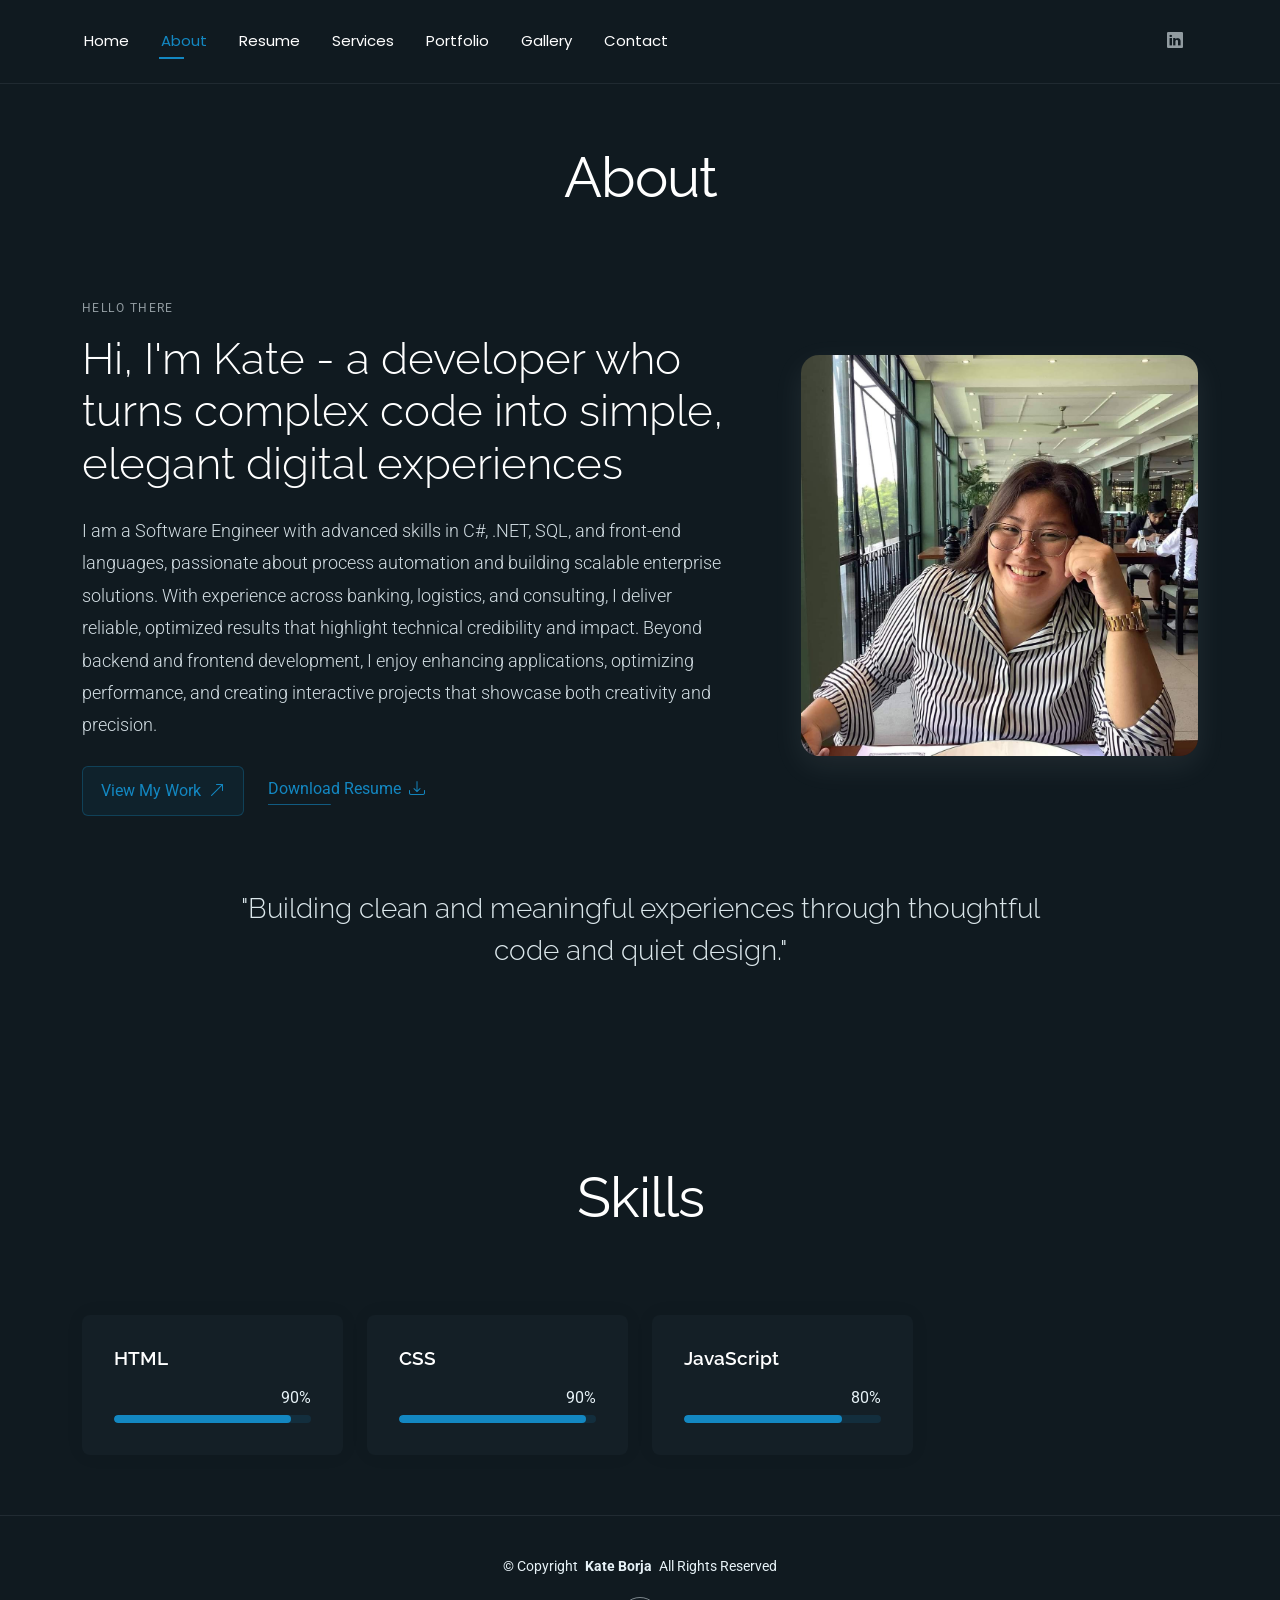
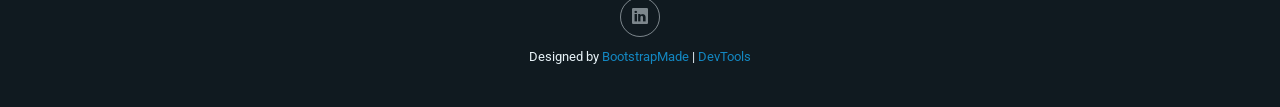
==== about.html @ 0fdce248 "first commit" ====
<!DOCTYPE html>
<html lang="en">

<head>
  <meta charset="utf-8">
  <meta content="width=device-width, initial-scale=1.0" name="viewport">
  <title>About - kd's</title>
  <meta name="description" content="">
  <meta name="keywords" content="">

  <!-- Favicons -->
  <link href="assets/img/favicon.png" rel="icon">
  <link href="assets/img/apple-touch-icon.png" rel="apple-touch-icon">

  <!-- Fonts -->
  <link href="https://fonts.googleapis.com" rel="preconnect">
  <link href="https://fonts.gstatic.com" rel="preconnect" crossorigin>
  <link href="https://fonts.googleapis.com/css2?family=Roboto:ital,wght@0,100;0,300;0,400;0,500;0,700;0,900;1,100;1,300;1,400;1,500;1,700;1,900&family=Poppins:ital,wght@0,100;0,200;0,300;0,400;0,500;0,600;0,700;0,800;0,900;1,100;1,200;1,300;1,400;1,500;1,600;1,700;1,800;1,900&family=Raleway:ital,wght@0,100;0,200;0,300;0,400;0,500;0,600;0,700;0,800;0,900;1,100;1,200;1,300;1,400;1,500;1,600;1,700;1,800;1,900&display=swap" rel="stylesheet">

  <!-- Vendor CSS Files -->
  <link href="assets/vendor/bootstrap/css/bootstrap.min.css" rel="stylesheet">
  <link href="assets/vendor/bootstrap-icons/bootstrap-icons.css" rel="stylesheet">
  <link href="assets/vendor/aos/aos.css" rel="stylesheet">
  <link href="assets/vendor/swiper/swiper-bundle.min.css" rel="stylesheet">
  <link href="assets/vendor/glightbox/css/glightbox.min.css" rel="stylesheet">

  <!-- Main CSS File -->
  <link href="assets/css/main.css" rel="stylesheet">

  <!-- =======================================================
  * Template Name: FolioOne
  * Template URL: https://bootstrapmade.com/folioone-bootstrap-portfolio-website-template/
  * Updated: Aug 23 2025 with Bootstrap v5.3.7
  * Author: BootstrapMade.com
  * License: https://bootstrapmade.com/license/
  ======================================================== -->
</head>

<body class="about-page">

  <header id="header" class="header d-flex align-items-center light-background sticky-top">
    <div class="container position-relative d-flex align-items-center justify-content-between">



      <nav id="navmenu" class="navmenu">
        <ul>
          <li><a href="index.html">Home</a></li>
          <li><a href="about.html" class="active">About</a></li>
          <li><a href="resume.html">Resume</a></li>
          <li><a href="services.html">Services</a></li>
          <li><a href="portfolio.html">Portfolio</a></li>
          <li><a href="gallery.html">Gallery</a></li>
          <li><a href="contact.html">Contact</a></li>
        </ul>
        <i class="mobile-nav-toggle d-xl-none bi bi-list"></i>
      </nav>

      <div class="header-social-links">
        <a href="https://www.linkedin.com/in/kate-danielle-borja-12501a1b2" class="linkedin"><i class="bi bi-linkedin"></i></a>
      </div>

    </div>
  </header>

  <main class="main">

    <!-- About Section -->
    <section id="about" class="about section">

      <!-- Section Title -->
      <div class="container section-title" data-aos="fade-up">
        <h2>About</h2>
       </div><!-- End Section Title -->

      <div class="container" data-aos="fade-up" data-aos-delay="100">

        <!-- Intro + Photo -->
        <div class="row align-items-center justify-content-between gy-5 mb-5">
          <div class="col-lg-7" data-aos="fade-right" data-aos-delay="150">
            <div class="intro-content">
              <span class="eyebrow">Hello there</span>
              <h2 class="headline">Hi, I'm Kate - a developer who turns complex code into simple, elegant digital experiences</h2>
              <p class="lead">
                I am a Software Engineer with advanced skills in C#, .NET, SQL, and front-end languages, passionate about process automation and building scalable enterprise solutions. With experience across banking, logistics, and consulting, I deliver reliable, optimized results that highlight technical credibility and impact. Beyond backend and frontend development, I enjoy enhancing applications, optimizing performance, and creating interactive projects that showcase both creativity and precision.
              </p>
              <!-- <p>
                Integer posuere lacus in mi fringilla, eget luctus risus pulvinar. Curabitur a arcu a nisl tempus sagittis. Aenean varius, tortor sed porttitor dictum, augue eros viverra lectus, at efficitur magna lacus in risus.
              </p> -->

              <div class="cta-group">
                <a href="#portfolio" class="btn-ghost">
                  View My Work <i class="bi bi-arrow-up-right"></i>
                </a>
                <a href="assets/docs/resume.pdf" class="link-underline">
                  Download Resume <i class="bi bi-download"></i>
                </a>
              </div>
            </div>
          </div>

          <div class="col-lg-5" data-aos="zoom-in" data-aos-delay="250">
            <figure class="profile-figure text-center text-lg-end">
              <img src="assets/img/profile/me.jpg" alt="Portrait of Alex" class="img-fluid profile-photo">
            </figure>
          </div>
        </div>
        <!-- End Intro + Photo -->

        <!-- Skills Grid -->
        <!-- <div class="mb-5">
          <div class="row g-4">
            <div class="col-6 col-md-4 col-lg-3" data-aos="fade-up" data-aos-delay="120">
              <div class="skill-item">
                <i class="bi bi-layout-text-window"></i>
                <h3>UI/UX</h3>
                <p>Vivamus sagittis lacus molestie placerat.</p>
              </div>
            </div>
            <div class="col-6 col-md-4 col-lg-3" data-aos="fade-up" data-aos-delay="180">
              <div class="skill-item">
                <i class="bi bi-code-slash"></i>
                <h3>React.js</h3>
                <p>Maecenas pharetra magna sit amet risus.</p>
              </div>
            </div>
            <div class="col-6 col-md-4 col-lg-3" data-aos="fade-up" data-aos-delay="240">
              <div class="skill-item">
                <i class="bi bi-phone"></i>
                <h3>Mobile-first</h3>
                <p>Donec id elit non mi porta gravida.</p>
              </div>
            </div>
            <div class="col-6 col-md-4 col-lg-3" data-aos="fade-up" data-aos-delay="300">
              <div class="skill-item">
                <i class="bi bi-camera"></i>
                <h3>Photography</h3>
                <p>Aliquam euismod nunc at augue cursus.</p>
              </div>
            </div>
          </div>
        </div> -->
        <!-- End Skills Grid -->

        <!-- Journey Timeline -->
        <!-- <div class="mb-5">
          <div class="row g-4">
            <div class="col-md-6 col-lg-3" data-aos="fade-up" data-aos-delay="120">
              <article class="timeline-item">
                <span class="dot"></span>
                <time>2018</time>
                <h4>B.A. in Design</h4>
                <p>Quisque euismod turpis ut sapien luctus bibendum.</p>
              </article>
            </div>
            <div class="col-md-6 col-lg-3" data-aos="fade-up" data-aos-delay="180">
              <article class="timeline-item">
                <span class="dot"></span>
                <time>2020</time>
                <h4>Freelance Start</h4>
                <p>Mauris non arcu non urna convallis vulputate.</p>
              </article>
            </div>
            <div class="col-md-6 col-lg-3" data-aos="fade-up" data-aos-delay="240">
              <article class="timeline-item">
                <span class="dot"></span>
                <time>2022</time>
                <h4>Joined Creative Studio</h4>
                <p>Nunc sed nibh et libero fermentum posuere.</p>
              </article>
            </div>
            <div class="col-md-6 col-lg-3" data-aos="fade-up" data-aos-delay="300">
              <article class="timeline-item">
                <span class="dot"></span>
                <time>2024</time>
                <h4>Lead Frontend</h4>
                <p>Proin commodo massa sit amet urna pretium.</p>
              </article>
            </div>
          </div>
        </div> -->
        <!-- End Journey Timeline -->

        <!-- Quote -->
        <blockquote class="personal-quote text-center mb-5" data-aos="fade-down" data-aos-delay="200">
          <p>"Building clean and meaningful experiences through thoughtful code and quiet design."</p>
        </blockquote>
        <!-- End Quote -->

        <!-- Fun Facts -->
        <!-- <div class="row g-3 justify-content-center">
          <div class="col-6 col-md-3 col-lg-2" data-aos="zoom-in" data-aos-delay="120">
            <div class="fact-pill">
              <i class="bi bi-magic"></i>
              <span>Minimalism</span>
            </div>
          </div>
          <div class="col-6 col-md-3 col-lg-2" data-aos="zoom-in" data-aos-delay="160">
            <div class="fact-pill">
              <i class="bi bi-headphones"></i>
              <span>Lo-fi Beats</span>
            </div>
          </div>
          <div class="col-6 col-md-3 col-lg-2" data-aos="zoom-in" data-aos-delay="200">
            <div class="fact-pill">
              <i class="bi bi-geo-alt"></i>
              <span>City Walks</span>
            </div>
          </div>
          <div class="col-6 col-md-3 col-lg-2" data-aos="zoom-in" data-aos-delay="240">
            <div class="fact-pill">
              <i class="bi bi-brush"></i>
              <span>Sketching</span>
            </div>
          </div>
        </div> -->
        <!-- End Fun Facts -->

      </div>

    </section><!-- /About Section -->

    <!-- Skills Section -->
    <section id="skills" class="skills section">

      <!-- Section Title -->
      <div class="container section-title" data-aos="fade-up">
        <h2>Skills</h2>
        <p></p>
      </div><!-- End Section Title -->

      <div class="container" data-aos="fade-up" data-aos-delay="100">

        <div class="row g-4 skills-animation">

          <div class="col-md-6 col-lg-3" data-aos="fade-up" data-aos-delay="100">
            <div class="skill-box">
              <h3>HTML</h3>
              <p></p>
              <span class="text-end d-block">90%</span>
              <div class="progress">
                <div class="progress-bar" role="progressbar" aria-valuenow="90" aria-valuemin="0" aria-valuemax="100"></div>
              </div>
            </div>
          </div>

          <div class="col-md-6 col-lg-3" data-aos="fade-up" data-aos-delay="200">
            <div class="skill-box">
              <h3>CSS</h3>
              <p></p>
              <span class="text-end d-block">90%</span>
              <div class="progress">
                <div class="progress-bar" role="progressbar" aria-valuenow="95" aria-valuemin="0" aria-valuemax="100"></div>
              </div>
            </div>
          </div>

          <div class="col-md-6 col-lg-3" data-aos="fade-up" data-aos-delay="300">
            <div class="skill-box">
              <h3>JavaScript</h3>
              <p></p>
              <span class="text-end d-block">80%</span>
              <div class="progress">
                <div class="progress-bar" role="progressbar" aria-valuenow="80" aria-valuemin="0" aria-valuemax="100"></div>
              </div>
            </div>
          </div>


        </div>

      </div>

    </section><!-- /Skills Section -->


  </main>

  <footer id="footer" class="footer">

    <div class="container">
      <div class="copyright text-center ">
        <p>© <span>Copyright</span> <strong class="px-1 sitename">Kate Borja</strong> <span>All Rights Reserved<br></span></p>
      </div>
      <div class="social-links d-flex justify-content-center">
        <a href="https://www.linkedin.com/in/kate-danielle-borja-12501a1b2"><i class="bi bi-linkedin"></i></a>
      </div>
      <div class="credits">
        <!-- All the links in the footer should remain intact. -->
        <!-- You can delete the links only if you've purchased the pro version. -->
        <!-- Licensing information: https://bootstrapmade.com/license/ -->
        <!-- Purchase the pro version with working PHP/AJAX contact form: [buy-url] -->
        Designed by <a href="https://bootstrapmade.com/">BootstrapMade</a> | <a href="https://bootstrapmade.com/tools/">DevTools</a>
      </div>
    </div>

  </footer>

  <!-- Scroll Top -->
  <a href="#" id="scroll-top" class="scroll-top d-flex align-items-center justify-content-center"><i class="bi bi-arrow-up-short"></i></a>

  <!-- Preloader -->
  <div id="preloader"></div>

  <!-- Vendor JS Files -->
  <script src="assets/vendor/bootstrap/js/bootstrap.bundle.min.js"></script>
  <script src="assets/vendor/php-email-form/validate.js"></script>
  <script src="assets/vendor/aos/aos.js"></script>
  <script src="assets/vendor/typed.js/typed.umd.js"></script>
  <script src="assets/vendor/waypoints/noframework.waypoints.js"></script>
  <script src="assets/vendor/purecounter/purecounter_vanilla.js"></script>
  <script src="assets/vendor/swiper/swiper-bundle.min.js"></script>
  <script src="assets/vendor/imagesloaded/imagesloaded.pkgd.min.js"></script>
  <script src="assets/vendor/isotope-layout/isotope.pkgd.min.js"></script>
  <script src="assets/vendor/glightbox/js/glightbox.min.js"></script>

  <!-- Main JS File -->
  <script src="assets/js/main.js"></script>

</body>

</html>
---- assets/css/main.css ----
/**
* Template Name: FolioOne
* Template URL: https://bootstrapmade.com/folioone-bootstrap-portfolio-website-template/
* Updated: Aug 23 2025 with Bootstrap v5.3.7
* Author: BootstrapMade.com
* License: https://bootstrapmade.com/license/
*/

/*--------------------------------------------------------------
# Font & Color Variables
# Help: https://bootstrapmade.com/color-system/
--------------------------------------------------------------*/
/* Fonts */
:root {
  --default-font: "Roboto",  system-ui, -apple-system, "Segoe UI", Roboto, "Helvetica Neue", Arial, "Noto Sans", "Liberation Sans", sans-serif, "Apple Color Emoji", "Segoe UI Emoji", "Segoe UI Symbol", "Noto Color Emoji";
  --heading-font: "Raleway",  sans-serif;
  --nav-font: "Poppins",  sans-serif;
}

/* Global Colors - The following color variables are used throughout the website. Updating them here will change the color scheme of the entire website */
:root { 
  --background-color: #101a20; /* Background color for the entire website, including individual sections */
  --default-color: #e7f2f7; /* Default color used for the majority of the text content across the entire website */
  --heading-color: #ffffff; /* Color for headings, subheadings and title throughout the website */
  --accent-color: #1387c1; /* Accent color that represents your brand on the website. It's used for buttons, links, and other elements that need to stand out */
  --surface-color: #141f26; /* The surface color is used as a background of boxed elements within sections, such as cards, icon boxes, or other elements that require a visual separation from the global background. */
  --contrast-color: #ffffff; /* Contrast color for text, ensuring readability against backgrounds of accent, heading, or default colors. */
}

/* Nav Menu Colors - The following color variables are used specifically for the navigation menu. They are separate from the global colors to allow for more customization options */
:root {
  --nav-color: #ffffff;  /* The default color of the main navmenu links */
  --nav-hover-color: #1387c1; /* Applied to main navmenu links when they are hovered over or active */
  --nav-mobile-background-color: #213642; /* Used as the background color for mobile navigation menu */
  --nav-dropdown-background-color: #051117; /* Used as the background color for dropdown items that appear when hovering over primary navigation items */
  --nav-dropdown-color: #e7f2f7; /* Used for navigation links of the dropdown items in the navigation menu. */
  --nav-dropdown-hover-color: #1387c1; /* Similar to --nav-hover-color, this color is applied to dropdown navigation links when they are hovered over. */
}

/* Color Presets - These classes override global colors when applied to any section or element, providing reuse of the sam color scheme. */

.light-background {
  --background-color: #142027;
  --surface-color: #325264;
}

.dark-background {
  --background-color: #0b1419;
  --default-color: #ffffff;
  --heading-color: #ffffff;
  --surface-color: #252525;
  --contrast-color: #ffffff;
}

/* Smooth scroll */
:root {
  scroll-behavior: smooth;
}

/*--------------------------------------------------------------
# General Styling & Shared Classes
--------------------------------------------------------------*/
body {
  color: var(--default-color);
  background-color: var(--background-color);
  font-family: var(--default-font);
}

a {
  color: var(--accent-color);
  text-decoration: none;
  transition: 0.3s;
}

a:hover {
  color: color-mix(in srgb, var(--accent-color), transparent 25%);
  text-decoration: none;
}

h1,
h2,
h3,
h4,
h5,
h6 {
  color: var(--heading-color);
  font-family: var(--heading-font);
}

/* PHP Email Form Messages
------------------------------*/
.php-email-form .error-message {
  display: none;
  background: #df1529;
  color: #ffffff;
  text-align: left;
  padding: 15px;
  margin-bottom: 24px;
  font-weight: 600;
}

.php-email-form .sent-message {
  display: none;
  color: #ffffff;
  background: #059652;
  text-align: center;
  padding: 15px;
  margin-bottom: 24px;
  font-weight: 600;
}

.php-email-form .loading {
  display: none;
  background: var(--surface-color);
  text-align: center;
  padding: 15px;
  margin-bottom: 24px;
}

.php-email-form .loading:before {
  content: "";
  display: inline-block;
  border-radius: 50%;
  width: 24px;
  height: 24px;
  margin: 0 10px -6px 0;
  border: 3px solid var(--accent-color);
  border-top-color: var(--surface-color);
  animation: php-email-form-loading 1s linear infinite;
}

@keyframes php-email-form-loading {
  0% {
    transform: rotate(0deg);
  }

  100% {
    transform: rotate(360deg);
  }
}

/*--------------------------------------------------------------
# Global Header
--------------------------------------------------------------*/
.header {
  --background-color: rgba(255, 255, 255, 0);
  color: var(--default-color);
  background-color: var(--background-color);
  padding: 15px 0;
  transition: all 0.5s;
  z-index: 997;
  border-bottom: 1px solid color-mix(in srgb, var(--default-color), transparent 92%);
}

.header .logo {
  line-height: 1;
}

.header .logo img {
  max-height: 36px;
  margin-right: 8px;
}

.header .logo h1 {
  font-size: 32px;
  margin: 0;
  font-weight: 400;
  color: var(--heading-color);
}

.header .header-social-links {
  padding-right: 15px;
}

.header .header-social-links a {
  color: color-mix(in srgb, var(--default-color), transparent 40%);
  padding-left: 6px;
  display: inline-block;
  transition: 0.3s;
  font-size: 16px;
}

.header .header-social-links a:hover {
  color: var(--default-color);
}

.header .header-social-links a i {
  line-height: 0px;
}

@media (max-width: 1200px) {
  .header .logo {
    order: 1;
  }

  .header .header-social-links {
    order: 2;
  }

  .header .navmenu {
    order: 3;
  }
}

/* Global Header on Scroll
------------------------------*/
.scrolled .header {
  --background-color: rgba(16, 26, 32, 0.9);
}

/*--------------------------------------------------------------
# Navigation Menu
--------------------------------------------------------------*/
/* Desktop Navigation */
@media (min-width: 1200px) {
  .navmenu {
    padding: 0;
  }

  .navmenu ul {
    margin: 0;
    padding: 0;
    display: flex;
    list-style: none;
    align-items: center;
  }

  .navmenu li {
    position: relative;
  }

  .navmenu>ul>li {
    white-space: nowrap;
    padding: 15px 28px 15px 0;
  }

  .navmenu>ul>li:last-child {
    padding-right: 0;
  }

  .navmenu a,
  .navmenu a:focus {
    color: var(--nav-color);
    font-size: 15px;
    padding: 0 2px;
    font-family: var(--nav-font);
    font-weight: 400;
    display: flex;
    align-items: center;
    justify-content: space-between;
    white-space: nowrap;
    transition: 0.3s;
    position: relative;
  }

  .navmenu a i,
  .navmenu a:focus i {
    font-size: 12px;
    line-height: 0;
    margin-left: 5px;
    transition: 0.3s;
  }

  .navmenu>ul>li>a:before {
    content: "";
    position: absolute;
    height: 2px;
    bottom: -6px;
    left: 0;
    background-color: var(--nav-hover-color);
    visibility: hidden;
    width: 0px;
    transition: all 0.3s ease-in-out 0s;
  }

  .navmenu a:hover:before,
  .navmenu li:hover>a:before,
  .navmenu .active:before {
    visibility: visible;
    width: 25px;
  }

  .navmenu li:hover>a,
  .navmenu .active,
  .navmenu .active:focus {
    color: var(--nav-hover-color);
  }

  .navmenu .dropdown ul {
    margin: 0;
    padding: 10px 0;
    background: var(--nav-dropdown-background-color);
    display: block;
    position: absolute;
    visibility: hidden;
    left: -5px;
    top: 130%;
    opacity: 0;
    transition: 0.3s;
    border-radius: 4px;
    z-index: 99;
    box-shadow: 0px 0px 30px rgba(0, 0, 0, 0.1);
  }

  .navmenu .dropdown ul li {
    min-width: 200px;
  }

  .navmenu .dropdown ul a {
    padding: 10px 20px;
    font-size: 15px;
    text-transform: none;
    color: var(--nav-dropdown-color);
  }

  .navmenu .dropdown ul a i {
    font-size: 12px;
  }

  .navmenu .dropdown ul a:hover,
  .navmenu .dropdown ul .active:hover,
  .navmenu .dropdown ul li:hover>a {
    color: var(--nav-dropdown-hover-color);
  }

  .navmenu .dropdown:hover>ul {
    opacity: 1;
    top: 100%;
    visibility: visible;
  }

  .navmenu .dropdown .dropdown ul {
    top: 0;
    left: -90%;
    visibility: hidden;
  }

  .navmenu .dropdown .dropdown:hover>ul {
    opacity: 1;
    top: 0;
    left: -100%;
    visibility: visible;
  }
}

/* Mobile Navigation */
@media (max-width: 1199px) {
  .mobile-nav-toggle {
    color: var(--nav-color);
    font-size: 28px;
    line-height: 0;
    margin-right: 10px;
    cursor: pointer;
    transition: color 0.3s;
  }

  .navmenu {
    padding: 0;
    z-index: 9997;
  }

  .navmenu ul {
    display: none;
    list-style: none;
    position: absolute;
    inset: 60px 20px 20px 20px;
    padding: 10px 0;
    margin: 0;
    border-radius: 6px;
    background-color: var(--nav-mobile-background-color);
    border: 1px solid color-mix(in srgb, var(--default-color), transparent 90%);
    box-shadow: none;
    overflow-y: auto;
    transition: 0.3s;
    z-index: 9998;
  }

  .navmenu a,
  .navmenu a:focus {
    color: var(--nav-dropdown-color);
    padding: 10px 20px;
    font-family: var(--nav-font);
    font-size: 17px;
    font-weight: 500;
    display: flex;
    align-items: center;
    justify-content: space-between;
    white-space: nowrap;
    transition: 0.3s;
  }

  .navmenu a i,
  .navmenu a:focus i {
    font-size: 12px;
    line-height: 0;
    margin-left: 5px;
    width: 30px;
    height: 30px;
    display: flex;
    align-items: center;
    justify-content: center;
    border-radius: 50%;
    transition: 0.3s;
    background-color: color-mix(in srgb, var(--accent-color), transparent 90%);
  }

  .navmenu a i:hover,
  .navmenu a:focus i:hover {
    background-color: var(--accent-color);
    color: var(--contrast-color);
  }

  .navmenu a:hover,
  .navmenu .active,
  .navmenu .active:focus {
    color: var(--nav-dropdown-hover-color);
  }

  .navmenu .active i,
  .navmenu .active:focus i {
    background-color: var(--accent-color);
    color: var(--contrast-color);
    transform: rotate(180deg);
  }

  .navmenu .dropdown ul {
    position: static;
    display: none;
    z-index: 99;
    padding: 10px 0;
    margin: 10px 20px;
    background-color: var(--nav-dropdown-background-color);
    transition: all 0.5s ease-in-out;
  }

  .navmenu .dropdown ul ul {
    background-color: rgba(33, 37, 41, 0.1);
  }

  .navmenu .dropdown>.dropdown-active {
    display: block;
    background-color: rgba(33, 37, 41, 0.03);
  }

  .mobile-nav-active {
    overflow: hidden;
  }

  .mobile-nav-active .mobile-nav-toggle {
    color: #fff;
    position: absolute;
    font-size: 32px;
    top: 15px;
    right: 15px;
    margin-right: 0;
    z-index: 9999;
  }

  .mobile-nav-active .navmenu {
    position: fixed;
    overflow: hidden;
    inset: 0;
    background: rgba(33, 37, 41, 0.8);
    transition: 0.3s;
  }

  .mobile-nav-active .navmenu>ul {
    display: block;
  }
}

/*--------------------------------------------------------------
# Global Footer
--------------------------------------------------------------*/
.footer {
  color: var(--default-color);
  background-color: var(--background-color);
  font-size: 14px;
  padding: 40px 0;
  position: relative;
  border-top: 1px solid color-mix(in srgb, var(--default-color), transparent 92%);
}

.footer .copyright p {
  margin-bottom: 0;
}

.footer .social-links {
  margin-top: 20px;
}

.footer .social-links a {
  display: flex;
  align-items: center;
  justify-content: center;
  width: 40px;
  height: 40px;
  border-radius: 50%;
  border: 1px solid color-mix(in srgb, var(--default-color), transparent 50%);
  font-size: 16px;
  color: color-mix(in srgb, var(--default-color), transparent 50%);
  margin: 0 5px;
  transition: 0.3s;
}

.footer .social-links a:hover {
  color: var(--accent-color);
  border-color: var(--accent-color);
}

.footer .credits {
  margin-top: 10px;
  font-size: 13px;
  text-align: center;
}

/*--------------------------------------------------------------
# Preloader
--------------------------------------------------------------*/
#preloader {
  position: fixed;
  inset: 0;
  z-index: 9999;
  overflow: hidden;
  background-color: var(--background-color);
  transition: all 0.6s ease-out;
  width: 100%;
  height: 100vh;
}

#preloader:before,
#preloader:after {
  content: "";
  position: absolute;
  border: 4px solid var(--accent-color);
  border-radius: 50%;
  animation: animate-preloader 2s cubic-bezier(0, 0.2, 0.8, 1) infinite;
}

#preloader:after {
  animation-delay: -0.5s;
}

@keyframes animate-preloader {
  0% {
    width: 10px;
    height: 10px;
    top: calc(50% - 5px);
    left: calc(50% - 5px);
    opacity: 1;
  }

  100% {
    width: 72px;
    height: 72px;
    top: calc(50% - 36px);
    left: calc(50% - 36px);
    opacity: 0;
  }
}

/*--------------------------------------------------------------
# Scroll Top Button
--------------------------------------------------------------*/
.scroll-top {
  position: fixed;
  visibility: hidden;
  opacity: 0;
  right: 15px;
  bottom: -15px;
  z-index: 99999;
  background-color: var(--accent-color);
  width: 44px;
  height: 44px;
  border-radius: 50px;
  transition: all 0.4s;
}

.scroll-top i {
  font-size: 24px;
  color: var(--contrast-color);
  line-height: 0;
}

.scroll-top:hover {
  background-color: color-mix(in srgb, var(--accent-color), transparent 20%);
  color: var(--contrast-color);
}

.scroll-top.active {
  visibility: visible;
  opacity: 1;
  bottom: 15px;
}

/*--------------------------------------------------------------
# Disable aos animation delay on mobile devices
--------------------------------------------------------------*/
@media screen and (max-width: 768px) {
  [data-aos-delay] {
    transition-delay: 0 !important;
  }
}

/*--------------------------------------------------------------
# Global Page Titles & Breadcrumbs
--------------------------------------------------------------*/
.page-title {
  color: var(--default-color);
  background-color: var(--background-color);
  position: relative;
}

.page-title .heading {
  padding: 80px 0;
  border-top: 1px solid color-mix(in srgb, var(--default-color), transparent 90%);
}

.page-title .heading h1 {
  font-size: 38px;
  font-weight: 700;
}

.page-title nav {
  background-color: color-mix(in srgb, var(--default-color), transparent 96%);
  padding: 20px 0;
}

.page-title nav ol {
  display: flex;
  flex-wrap: wrap;
  list-style: none;
  padding: 0;
  margin: 0;
  font-size: 16px;
  font-weight: 400;
}

.page-title nav ol li+li {
  padding-left: 10px;
}

.page-title nav ol li+li::before {
  content: "/";
  display: inline-block;
  padding-right: 10px;
  color: color-mix(in srgb, var(--default-color), transparent 70%);
}

/*--------------------------------------------------------------
# Global Sections
--------------------------------------------------------------*/
section,
.section {
  color: var(--default-color);
  background-color: var(--background-color);
  padding: 60px 0;
  scroll-margin-top: 100px;
  overflow: clip;
}

@media (max-width: 1199px) {

  section,
  .section {
    scroll-margin-top: 66px;
  }
}

/*--------------------------------------------------------------
# Global Section Titles
--------------------------------------------------------------*/
.section-title {
  text-align: center;
  padding-bottom: 60px;
  position: relative;
}

.section-title h2 {
  font-size: 3.5rem;
  font-weight: 400;
  line-height: 1.2;
  color: var(--heading-color);
  margin-bottom: 1.5rem;
  letter-spacing: -1px;
}

@media (max-width: 768px) {
  .section-title h2 {
    font-size: 2.5rem;
  }
}

.section-title p {
  font-size: 1.125rem;
  line-height: 1.8;
  color: color-mix(in srgb, var(--default-color), transparent 25%);
  max-width: 900px;
  margin: 0 auto;
  text-wrap: balance;
}

/*--------------------------------------------------------------
# Hero Section
--------------------------------------------------------------*/
.hero {
  padding: 80px 0;
  min-height: 100vh;
  display: flex;
  align-items: center;
}

.hero .hero-content h1 {
  font-size: 3.5rem;
  font-weight: 700;
  margin-bottom: 1rem;
  line-height: 1.2;
}

.hero .hero-content h1 .highlight {
  color: var(--accent-color);
  position: relative;
}

.hero .hero-content h1 .highlight::after {
  content: "";
  position: absolute;
  bottom: 0;
  left: 0;
  width: 100%;
  height: 3px;
  background: linear-gradient(90deg, var(--accent-color), color-mix(in srgb, var(--accent-color), transparent 50%));
  border-radius: 2px;
}

@media (max-width: 768px) {
  .hero .hero-content h1 {
    font-size: 2.5rem;
  }
}

.hero .hero-content h2 {
  font-size: 1.5rem;
  font-weight: 400;
  margin-bottom: 2rem;
  color: color-mix(in srgb, var(--default-color), transparent 20%);
}

.hero .hero-content h2 .typed {
  color: var(--accent-color);
  font-weight: 600;
}

@media (max-width: 768px) {
  .hero .hero-content h2 {
    font-size: 1.25rem;
  }
}

.hero .hero-content p {
  font-size: 1.1rem;
  line-height: 1.6;
  margin-bottom: 2.5rem;
  color: color-mix(in srgb, var(--default-color), transparent 30%);
}

.hero .hero-actions {
  display: flex;
  gap: 1rem;
  margin-bottom: 3rem;
}

.hero .hero-actions .btn {
  padding: 12px 30px;
  border-radius: 50px;
  font-weight: 600;
  text-decoration: none;
  transition: all 0.3s ease;
  border: 2px solid;
}

.hero .hero-actions .btn.btn-primary {
  background: var(--accent-color);
  color: var(--contrast-color);
  border-color: var(--accent-color);
}

.hero .hero-actions .btn.btn-primary:hover {
  background: color-mix(in srgb, var(--accent-color), black 15%);
  border-color: color-mix(in srgb, var(--accent-color), black 15%);
  transform: translateY(-2px);
}

.hero .hero-actions .btn.btn-outline {
  background: transparent;
  color: var(--accent-color);
  border-color: var(--accent-color);
}

.hero .hero-actions .btn.btn-outline:hover {
  transform: translateY(-2px);
}

@media (max-width: 576px) {
  .hero .hero-actions {
    flex-direction: column;
  }

  .hero .hero-actions .btn {
    text-align: center;
  }
}

.hero .social-links {
  display: flex;
  gap: 1rem;
}

.hero .social-links a {
  width: 45px;
  height: 45px;
  background: var(--surface-color);
  border-radius: 50%;
  display: flex;
  align-items: center;
  justify-content: center;
  color: var(--default-color);
  font-size: 1.2rem;
  transition: all 0.3s ease;
}

.hero .social-links a:hover {
  background: var(--accent-color);
  color: var(--contrast-color);
  transform: translateY(-3px);
  box-shadow: 0 8px 25px color-mix(in srgb, var(--accent-color), transparent 70%);
}

.hero .hero-image {
  position: relative;
}

.hero .hero-image .image-wrapper {
  position: relative;
  max-width: 450px;
  margin: 0 auto;
}

.hero .hero-image .image-wrapper img {
  border-radius: 20px;
  box-shadow: 0 5px 15px color-mix(in srgb, var(--default-color), transparent 95%);
  transition: transform 0.3s ease;
}

.hero .hero-image .image-wrapper img:hover {
  transform: scale(1.02);
}

.hero .hero-image .floating-elements {
  position: absolute;
  top: 0;
  left: 0;
  right: 0;
  bottom: 0;
  pointer-events: none;
}

.hero .hero-image .floating-elements .floating-card {
  position: absolute;
  background: var(--surface-color);
  padding: 15px 20px;
  border-radius: 15px;
  box-shadow: 0 10px 30px color-mix(in srgb, var(--default-color), transparent 90%);
  display: flex;
  align-items: center;
  gap: 10px;
  font-weight: 600;
  animation: float 3s ease-in-out infinite;
}

.hero .hero-image .floating-elements .floating-card i {
  font-size: 1.5rem;
  color: var(--accent-color);
}

.hero .hero-image .floating-elements .floating-card.design {
  top: 10%;
  right: -10%;
  animation-delay: 0s;
}

.hero .hero-image .floating-elements .floating-card.code {
  bottom: 30%;
  left: -15%;
  animation-delay: 1s;
}

.hero .hero-image .floating-elements .floating-card.creativity {
  top: 60%;
  right: -5%;
  animation-delay: 2s;
}

@media (max-width: 992px) {
  .hero .hero-image .floating-elements .floating-card {
    display: none;
  }
}

@keyframes float {

  0%,
  100% {
    transform: translateY(0px);
  }

  50% {
    transform: translateY(-10px);
  }
}

@media (max-width: 992px) {
  .hero .hero-content {
    text-align: center;
    margin-bottom: 3rem;
  }
}

/*--------------------------------------------------------------
# About Section
--------------------------------------------------------------*/
.about .intro-content .eyebrow {
  display: inline-block;
  letter-spacing: 0.12em;
  text-transform: uppercase;
  font-size: 12px;
  color: color-mix(in srgb, var(--default-color), transparent 40%);
  margin-bottom: 16px;
}

.about .intro-content .headline {
  font-family: var(--heading-font);
  font-weight: 300;
  line-height: 1.2;
  font-size: clamp(28px, 4vw, 44px);
  margin: 0 0 24px 0;
}

.about .intro-content .lead {
  font-size: 18px;
  line-height: 1.8;
  color: color-mix(in srgb, var(--default-color), transparent 10%);
  margin-bottom: 24px;
}

.about .intro-content p {
  line-height: 1.8;
  margin-bottom: 24px;
  color: color-mix(in srgb, var(--default-color), transparent 5%);
}

.about .intro-content .cta-group {
  display: flex;
  gap: 24px;
  align-items: center;
  margin-top: 24px;
}

.about .intro-content .cta-group .btn-ghost {
  display: inline-flex;
  align-items: center;
  gap: 8px;
  padding: 12px 18px;
  border-radius: 6px;
  color: var(--accent-color);
  background: color-mix(in srgb, var(--accent-color), transparent 92%);
  border: 1px solid color-mix(in srgb, var(--accent-color), transparent 70%);
  transition: 0.3s ease-in-out;
}

.about .intro-content .cta-group .btn-ghost:hover,
.about .intro-content .cta-group .btn-ghost:focus {
  color: var(--contrast-color);
  background: var(--accent-color);
  border-color: var(--accent-color);
  outline: none;
  box-shadow: 0 0 0 3px color-mix(in srgb, var(--accent-color), transparent 70%);
}

.about .intro-content .cta-group .link-underline {
  display: inline-flex;
  align-items: center;
  gap: 8px;
  position: relative;
  color: var(--accent-color);
  padding-bottom: 4px;
  transition: 0.3s ease-in-out;
}

.about .intro-content .cta-group .link-underline::after {
  content: "";
  position: absolute;
  left: 0;
  right: 0;
  bottom: 0;
  height: 1px;
  background: color-mix(in srgb, var(--accent-color), transparent 40%);
  transform: scaleX(0.4);
  transform-origin: left;
  transition: 0.3s ease-in-out;
}

.about .intro-content .cta-group .link-underline:hover,
.about .intro-content .cta-group .link-underline:focus {
  color: color-mix(in srgb, var(--accent-color), transparent 10%);
  outline: none;
}

.about .intro-content .cta-group .link-underline:hover::after,
.about .intro-content .cta-group .link-underline:focus::after {
  transform: scaleX(1);
}

.about .profile-figure {
  margin: 0;
}

.about .profile-figure .profile-photo {
  width: 88%;
  max-width: 440px;
  border-radius: 18px;
  box-shadow: 0 10px 30px color-mix(in srgb, var(--default-color), transparent 92%);
  transform: translateY(0);
  transition: transform 0.3s ease-in-out;
}

.about .profile-figure .profile-caption {
  margin-top: 24px;
  display: flex;
  align-items: center;
  justify-content: center;
}

.about .profile-figure .profile-caption .meta {
  font-size: 14px;
  color: color-mix(in srgb, var(--default-color), transparent 20%);
}

.about .profile-figure .profile-caption .meta .funfact {
  font-size: 13px;
  margin-top: 4px;
  color: color-mix(in srgb, var(--default-color), transparent 35%);
}

.about .profile-figure:hover .profile-photo {
  transform: translateY(-4px);
}

.about .skill-item {
  padding: 24px;
  border-radius: 6px;
  transition: 0.3s ease-in-out;
  background: color-mix(in srgb, var(--surface-color), var(--accent-color) 2%);
  border: 1px solid color-mix(in srgb, var(--default-color), transparent 88%);
  height: 100%;
}

.about .skill-item i {
  font-size: 24px;
  color: var(--accent-color);
  margin-bottom: 16px;
  display: inline-block;
}

.about .skill-item h3 {
  font-size: 16px;
  margin-bottom: 6px;
  font-weight: 500;
}

.about .skill-item p {
  margin: 0;
  font-size: 14px;
  color: color-mix(in srgb, var(--default-color), transparent 25%);
}

.about .skill-item:hover {
  transform: translateY(-3px);
  border-color: color-mix(in srgb, var(--accent-color), transparent 60%);
  box-shadow: 0 10px 30px color-mix(in srgb, var(--default-color), transparent 92%);
}

.about .timeline-item {
  position: relative;
  padding-left: 26px;
}

.about .timeline-item time {
  display: inline-block;
  font-size: 12px;
  letter-spacing: 0.08em;
  text-transform: uppercase;
  color: color-mix(in srgb, var(--default-color), transparent 45%);
  margin-bottom: 6px;
}

.about .timeline-item h4 {
  font-size: 18px;
  font-weight: 400;
  margin: 0 0 6px;
}

.about .timeline-item p {
  font-size: 14px;
  color: color-mix(in srgb, var(--default-color), transparent 25%);
  margin: 0;
}

.about .timeline-item .dot {
  position: absolute;
  left: 0;
  top: 4px;
  width: 10px;
  height: 10px;
  border-radius: 50%;
  background: var(--accent-color);
  box-shadow: 0 0 0 6px color-mix(in srgb, var(--accent-color), transparent 80%);
}

.about .personal-quote {
  padding: 24px 0;
}

.about .personal-quote p {
  font-family: var(--heading-font);
  font-weight: 300;
  font-size: clamp(20px, 3vw, 28px);
  line-height: 1.5;
  color: color-mix(in srgb, var(--default-color), transparent 5%);
  margin: 0 auto;
  max-width: 800px;
}

.about .fact-pill {
  display: flex;
  align-items: center;
  justify-content: center;
  gap: 10px;
  padding: 10px 14px;
  border-radius: 999px;
  border: 1px solid color-mix(in srgb, var(--default-color), transparent 85%);
  background: var(--surface-color);
  color: color-mix(in srgb, var(--default-color), transparent 10%);
  transition: 0.3s ease-in-out;
}

.about .fact-pill i {
  color: var(--accent-color);
}

.about .fact-pill span {
  font-size: 14px;
}

.about .fact-pill:hover {
  transform: translateY(-2px);
  border-color: color-mix(in srgb, var(--accent-color), transparent 60%);
  box-shadow: 0 10px 30px color-mix(in srgb, var(--default-color), transparent 92%);
}

.about .fact-pill:focus-within {
  box-shadow: 0 0 0 3px color-mix(in srgb, var(--accent-color), transparent 70%);
}

@media (max-width: 992px) {
  .about .profile-figure {
    text-align: center !important;
  }

  .about .profile-figure .profile-photo {
    width: 72%;
  }

  .about .intro-content .cta-group {
    flex-wrap: wrap;
  }
}

@media (max-width: 576px) {
  .about .profile-figure .profile-photo {
    width: 100%;
  }
}

/*--------------------------------------------------------------
# Skills Section
--------------------------------------------------------------*/
.skills .skill-box {
  background-color: var(--surface-color);
  padding: 2rem;
  border-radius: 8px;
  box-shadow: 0 0 20px rgba(0, 0, 0, 0.05);
}

.skills .skill-box h3 {
  font-size: 1.2rem;
  margin-bottom: 1rem;
  font-weight: 600;
}

.skills .skill-box p {
  font-size: 0.9rem;
  margin-bottom: 0.8rem;
  opacity: 0.6;
}

.skills .skill-box .progress {
  background-color: color-mix(in srgb, var(--accent-color), transparent 85%);
  border-radius: 50px;
  height: 8px;
  margin-top: 5px;
  overflow: hidden;
}

.skills .skill-box .progress .progress-bar {
  background-color: var(--accent-color);
  height: 100%;
  position: relative;
  border-radius: 50px;
  transition: 0.9s;
  width: 1px;
}

/*--------------------------------------------------------------
# Stats Section
--------------------------------------------------------------*/
.stats .avatars {
  position: relative;
}

.stats .avatars img {
  width: 60px;
  height: 60px;
  border: 3px solid var(--accent-color);
  margin-right: -15px;
  transition: transform 0.3s ease;
}

.stats .avatars img:hover {
  transform: translateY(-5px);
  z-index: 2;
}

.stats .counters h2 {
  color: var(--heading-color);
  font-size: 48px;
  font-weight: 700;
  margin-bottom: 10px;
}

.stats .counters h2 span {
  display: inline-block;
}

.stats .counters p {
  color: var(--default-color);
  font-size: 18px;
  margin: 0;
  opacity: 0.9;
}

@media (max-width: 991px) {
  .stats .row {
    text-align: center;
  }

  .stats .avatars {
    justify-content: center;
    margin-bottom: 40px;
  }

  .stats .counters h2 {
    font-size: 36px;
  }

  .stats .counters p {
    font-size: 16px;
  }

  .stats .counters .col-md-4 {
    margin-bottom: 30px;
  }

  .stats .counters .col-md-4:last-child {
    margin-bottom: 0;
  }
}

@media (max-width: 576px) {
  .stats {
    padding: 60px 0;
  }

  .stats .avatars {
    flex-wrap: wrap;
    justify-content: center;
  }

  .stats .avatars img {
    margin: 0 -8px;
  }
}

/*--------------------------------------------------------------
# travels Section
--------------------------------------------------------------*/
.travels .travels-carousel,
.travels .travels-slider {
  overflow: hidden;
}

.travels .travel-item .travel-content {
  border-left: 3px solid var(--accent-color);
  padding-left: 30px;
}

.travels .travel-item .travel-img {
  border-radius: 50%;
  border: 4px solid var(--background-color);
  margin: 0 auto;
}

.travels .travel-item h3 {
  font-size: 20px;
  font-weight: bold;
  margin: 10px 0 5px 0;
}

.travels .travel-item h4 {
  font-size: 14px;
  color: color-mix(in srgb, var(--default-color), transparent 40%);
  margin: 0 0 10px 0;
}

.travels .travel-item .stars i {
  color: #ffc107;
  margin: 0 1px;
}

.travels .travel-item .quote-icon-left,
.travels .travel-item .quote-icon-right {
  color: color-mix(in srgb, var(--accent-color), transparent 50%);
  font-size: 26px;
  line-height: 0;
}

.travels .travel-item .quote-icon-left {
  display: inline-block;
  left: -5px;
  position: relative;
}

.travels .travel-item .quote-icon-right {
  display: inline-block;
  right: -5px;
  position: relative;
  top: 10px;
  transform: scale(-1, -1);
}

.travels .travel-item p {
  font-style: italic;
}

.travels .swiper-wrapper {
  height: auto;
}

.travels .swiper-pagination {
  margin-top: 30px;
  position: relative;
}

.travels .swiper-pagination .swiper-pagination-bullet {
  width: 12px;
  height: 12px;
  background-color: color-mix(in srgb, var(--default-color), transparent 85%);
  opacity: 1;
}

.travels .swiper-pagination .swiper-pagination-bullet-active {
  background-color: var(--accent-color);
}

/*--------------------------------------------------------------
# Resume Section
--------------------------------------------------------------*/
.resume .resume-item {
  margin-bottom: 3rem;
}

.resume .resume-item .resume-title {
  font-size: 1.75rem;
  font-weight: 700;
  margin-bottom: 1.5rem;
  padding-bottom: 1.5rem;
  position: relative;
  color: var(--heading-color);
}

.resume .resume-item .resume-title::after {
  content: "";
  position: absolute;
  display: block;
  width: 50px;
  height: 3px;
  background: var(--accent-color);
  bottom: 0;
  left: 0;
}

.resume .resume-item .resume-content {
  padding-left: 1.25rem;
  border-left: 2px solid color-mix(in srgb, var(--accent-color), transparent 85%);
}

.resume .resume-item article {
  position: relative;
  margin-bottom: 2.5rem;
}

.resume .resume-item article::before {
  content: "";
  position: absolute;
  width: 16px;
  height: 16px;
  border-radius: 50%;
  left: -1.8rem;
  top: 0.25rem;
  background: var(--background-color);
  border: 2px solid var(--accent-color);
}

.resume .resume-item article h4 {
  font-size: 1.25rem;
  font-weight: 600;
  margin-bottom: 0.5rem;
  color: var(--heading-color);
}

.resume .resume-item article h5 {
  font-size: 1rem;
  background: color-mix(in srgb, var(--accent-color), transparent 92%);
  padding: 0.375rem 0.75rem;
  display: inline-block;
  font-weight: 600;
  margin: 0.5rem 0;
  color: var(--accent-color);
  border-radius: 4px;
}

.resume .resume-item article .institution,
.resume .resume-item article .company {
  font-size: 1rem;
  margin-bottom: 1rem;
  color: color-mix(in srgb, var(--default-color), transparent 25%);
}

.resume .resume-item article p {
  margin-bottom: 1rem;
}

.resume .resume-item article ul {
  padding-left: 1.25rem;
  margin-bottom: 0;
}

.resume .resume-item article ul li {
  padding-bottom: 0.75rem;
  position: relative;
}

.resume .resume-item article ul li:last-child {
  padding-bottom: 0;
}

.resume .skill-item {
  margin-bottom: 2rem;
}

.resume .skill-item h4 {
  font-size: 1rem;
  font-weight: 600;
  margin-bottom: 0.75rem;
  color: var(--heading-color);
}

.resume .skill-item .progress {
  height: 0.75rem;
  background-color: color-mix(in srgb, var(--accent-color), transparent 92%);
  border-radius: 1rem;
  overflow: visible;
}

.resume .skill-item .progress .progress-bar {
  background-color: var(--accent-color);
  position: relative;
  border-radius: 1rem;
  width: 0;
  transition: width 1s ease;
}

.resume .skill-item .progress .progress-bar::after {
  content: attr(aria-valuenow) "%";
  position: absolute;
  right: 0;
  top: -1.75rem;
  font-size: 0.875rem;
  font-weight: 600;
  color: var(--accent-color);
}

@media (max-width: 991.98px) {
  .resume .resume-item {
    margin-bottom: 2rem;
  }
}

@media (max-width: 767.98px) {
  .resume .resume-content {
    padding-left: 1rem !important;
  }

  .resume article::before {
    left: -2rem !important;
  }
}

/*--------------------------------------------------------------
# Services Section
--------------------------------------------------------------*/
.services .service-item {
  display: flex;
  background-color: var(--surface-color);
  border-radius: 12px;
  padding: 2rem;
  height: 100%;
  position: relative;
  overflow: hidden;
  box-shadow: 0 5px 20px rgba(0, 0, 0, 0.03);
  transition: all 0.4s ease;
}

.services .service-item::before {
  content: "";
  position: absolute;
  left: 0;
  top: 0;
  height: 100%;
  width: 4px;
  background-color: var(--accent-color);
  transform: scaleY(0);
  transform-origin: bottom;
  transition: transform 0.4s cubic-bezier(0.65, 0, 0.35, 1);
}

.services .service-item:hover {
  box-shadow: 0 10px 30px rgba(0, 0, 0, 0.08);
  transform: translateY(-5px);
}

.services .service-item:hover::before {
  transform: scaleY(1);
}

.services .service-item:hover .service-icon {
  background-color: var(--accent-color);
  color: var(--contrast-color);
  transform: rotateY(180deg);
}

.services .service-item:hover .service-icon i {
  transform: rotateY(180deg);
}

.services .service-item:hover .service-link i {
  transform: translateX(5px);
}

.services .service-icon {
  flex-shrink: 0;
  width: 70px;
  height: 70px;
  border-radius: 12px;
  background-color: color-mix(in srgb, var(--accent-color), transparent 90%);
  color: var(--accent-color);
  display: flex;
  align-items: center;
  justify-content: center;
  margin-right: 1.5rem;
  transition: all 0.5s ease;
}

.services .service-icon i {
  font-size: 2rem;
  transition: transform 0.5s ease;
}

.services .service-content {
  flex-grow: 1;
}

.services .service-content h3 {
  font-size: 1.4rem;
  margin-bottom: 1rem;
  font-weight: 700;
  color: var(--heading-color);
}

.services .service-content p {
  margin-bottom: 1.25rem;
  color: color-mix(in srgb, var(--default-color), transparent 20%);
}

.services .service-link {
  display: inline-flex;
  align-items: center;
  color: var(--accent-color);
  font-weight: 600;
  text-decoration: none;
  transition: color 0.3s ease;
}

.services .service-link span {
  margin-right: 0.5rem;
}

.services .service-link i {
  transition: transform 0.3s ease;
}

.services .service-link:hover {
  color: color-mix(in srgb, var(--accent-color), transparent 25%);
}

@media (max-width: 767.98px) {
  .services .service-item {
    padding: 1.5rem;
    margin-bottom: 1rem;
  }

  .services .service-icon {
    width: 60px;
    height: 60px;
    margin-right: 1rem;
  }

  .services .service-icon i {
    font-size: 1.5rem;
  }

  .services .service-content h3 {
    font-size: 1.2rem;
    margin-bottom: 0.75rem;
  }

  .services .service-content p {
    margin-bottom: 1rem;
    font-size: 0.95rem;
  }
}

@media (max-width: 575.98px) {
  .services .service-item {
    flex-direction: column;
    text-align: center;
  }

  .services .service-item::before {
    width: 100%;
    height: 4px;
    transform: scaleX(0);
    transform-origin: left;
  }

  .services .service-item:hover::before {
    transform: scaleX(1);
  }

  .services .service-icon {
    margin-right: 0;
    margin-bottom: 1.25rem;
  }

  .services .service-link {
    justify-content: center;
  }
}

/*--------------------------------------------------------------
# Service Details Section
--------------------------------------------------------------*/
.service-details .service-hero {
  margin-bottom: 4rem;
}

.service-details .service-hero .service-meta {
  display: flex;
  align-items: center;
  gap: 1rem;
  margin-bottom: 1.5rem;
}

.service-details .service-hero .service-meta .service-category {
  background: color-mix(in srgb, var(--accent-color), transparent 85%);
  color: var(--accent-color);
  padding: 0.5rem 1rem;
  border-radius: 20px;
  font-size: 0.85rem;
  font-weight: 500;
  letter-spacing: 0.5px;
}

.service-details .service-hero .service-meta .reading-time {
  color: color-mix(in srgb, var(--default-color), transparent 50%);
  font-size: 0.9rem;
  font-weight: 300;
}

.service-details .service-hero h1 {
  font-size: 3.5rem;
  font-weight: 300;
  line-height: 1.2;
  margin-bottom: 1.5rem;
  color: var(--heading-color);
  letter-spacing: -0.02em;
}

.service-details .service-hero .service-description {
  font-size: 1.25rem;
  line-height: 1.7;
  color: color-mix(in srgb, var(--default-color), transparent 25%);
  font-weight: 300;
  margin: 0;
}

.service-details .service-visual {
  margin-bottom: 4rem;
  overflow: hidden;
  border-radius: 4px;
}

.service-details .service-visual img {
  width: 100%;
  height: 400px;
  object-fit: cover;
  transition: transform 0.5s ease;
}

.service-details .service-visual img:hover {
  transform: scale(1.02);
}

.service-details .service-narrative {
  margin-bottom: 5rem;
}

.service-details .service-narrative h3 {
  font-size: 2rem;
  font-weight: 300;
  margin-bottom: 2rem;
  color: var(--heading-color);
  letter-spacing: -0.01em;
}

.service-details .service-narrative p {
  font-size: 1.1rem;
  line-height: 1.8;
  margin-bottom: 2rem;
  color: var(--default-color);
  font-weight: 300;
}

.service-details .benefits-grid {
  display: grid;
  grid-template-columns: repeat(auto-fit, minmax(280px, 1fr));
  gap: 2.5rem;
  margin-top: 3rem;
}

.service-details .benefits-grid .benefit-card {
  text-align: center;
  padding: 0;
}

.service-details .benefits-grid .benefit-card .benefit-icon {
  width: 60px;
  height: 60px;
  background: color-mix(in srgb, var(--accent-color), transparent 90%);
  border-radius: 50%;
  display: flex;
  align-items: center;
  justify-content: center;
  margin: 0 auto 1.5rem;
  transition: all 0.3s ease;
}

.service-details .benefits-grid .benefit-card .benefit-icon i {
  font-size: 1.5rem;
  color: var(--accent-color);
}

.service-details .benefits-grid .benefit-card:hover .benefit-icon {
  background: var(--accent-color);
  transform: translateY(-2px);
}

.service-details .benefits-grid .benefit-card:hover .benefit-icon i {
  color: var(--contrast-color);
}

.service-details .benefits-grid .benefit-card h4 {
  font-size: 1.2rem;
  font-weight: 400;
  margin-bottom: 1rem;
  color: var(--heading-color);
}

.service-details .benefits-grid .benefit-card p {
  font-size: 1rem;
  line-height: 1.6;
  color: color-mix(in srgb, var(--default-color), transparent 30%);
  margin: 0;
}

.service-details .timeline-section {
  margin-bottom: 4rem;
}

.service-details .timeline-section h3 {
  font-size: 2rem;
  font-weight: 300;
  margin-bottom: 3rem;
  color: var(--heading-color);
  letter-spacing: -0.01em;
}

.service-details .timeline-section .timeline {
  position: relative;
}

.service-details .timeline-section .timeline::before {
  content: "";
  position: absolute;
  left: 30px;
  top: 0;
  bottom: 0;
  width: 1px;
  background: color-mix(in srgb, var(--default-color), transparent 85%);
}

.service-details .timeline-section .timeline .timeline-item {
  position: relative;
  padding-left: 80px;
  margin-bottom: 3rem;
}

.service-details .timeline-section .timeline .timeline-item:last-child {
  margin-bottom: 0;
}

.service-details .timeline-section .timeline .timeline-item .timeline-marker {
  position: absolute;
  left: 0;
  top: 0;
  width: 60px;
  height: 60px;
  background: var(--surface-color);
  border: 2px solid color-mix(in srgb, var(--accent-color), transparent 70%);
  border-radius: 50%;
  display: flex;
  align-items: center;
  justify-content: center;
  z-index: 1;
}

.service-details .timeline-section .timeline .timeline-item .timeline-marker span {
  font-size: 1.2rem;
  font-weight: 500;
  color: var(--accent-color);
}

.service-details .timeline-section .timeline .timeline-item .timeline-content h4 {
  font-size: 1.3rem;
  font-weight: 400;
  margin-bottom: 0.75rem;
  color: var(--heading-color);
}

.service-details .timeline-section .timeline .timeline-item .timeline-content p {
  font-size: 1rem;
  line-height: 1.6;
  margin-bottom: 0.5rem;
  color: var(--default-color);
}

.service-details .timeline-section .timeline .timeline-item .timeline-content small {
  color: color-mix(in srgb, var(--default-color), transparent 40%);
  font-size: 0.9rem;
  font-weight: 500;
}

.service-details .service-sidebar {
  padding-left: 2rem;
}

@media (max-width: 992px) {
  .service-details .service-sidebar {
    padding-left: 0;
    margin-top: 4rem;
  }
}

.service-details .overview-card,
.service-details .success-story,
.service-details .consultation-form {
  background: var(--surface-color);
  border-radius: 8px;
  padding: 2.5rem;
  margin-bottom: 2.5rem;
  border: 1px solid color-mix(in srgb, var(--default-color), transparent 93%);
  transition: all 0.3s ease;
}

.service-details .overview-card:hover,
.service-details .success-story:hover,
.service-details .consultation-form:hover {
  border-color: color-mix(in srgb, var(--accent-color), transparent 80%);
}

.service-details .overview-card .overview-header h4 {
  font-size: 1.4rem;
  font-weight: 400;
  margin-bottom: 2rem;
  color: var(--heading-color);
}

.service-details .overview-card .overview-stats {
  display: grid;
  grid-template-columns: repeat(3, 1fr);
  gap: 1.5rem;
  margin-bottom: 2rem;
}

.service-details .overview-card .overview-stats .stat-item {
  text-align: center;
}

.service-details .overview-card .overview-stats .stat-item .stat-number {
  font-size: 2rem;
  font-weight: 300;
  color: var(--accent-color);
  line-height: 1;
  margin-bottom: 0.5rem;
}

.service-details .overview-card .overview-stats .stat-item .stat-label {
  font-size: 0.85rem;
  color: color-mix(in srgb, var(--default-color), transparent 40%);
  font-weight: 500;
  text-transform: uppercase;
  letter-spacing: 0.5px;
}

.service-details .overview-card .overview-details {
  border-top: 1px solid color-mix(in srgb, var(--default-color), transparent 90%);
  padding-top: 1.5rem;
}

.service-details .overview-card .overview-details .detail-row {
  display: flex;
  justify-content: space-between;
  align-items: center;
  margin-bottom: 1rem;
}

.service-details .overview-card .overview-details .detail-row:last-child {
  margin-bottom: 0;
}

.service-details .overview-card .overview-details .detail-row .detail-label {
  font-size: 0.95rem;
  color: color-mix(in srgb, var(--default-color), transparent 30%);
  font-weight: 400;
}

.service-details .overview-card .overview-details .detail-row .detail-value {
  font-size: 0.95rem;
  color: var(--heading-color);
  font-weight: 500;
}

.service-details .success-story .story-quote p {
  font-size: 1.1rem;
  line-height: 1.7;
  color: color-mix(in srgb, var(--default-color), transparent 20%);
  font-style: italic;
  margin-bottom: 2rem;
}

.service-details .success-story .story-author {
  display: flex;
  align-items: center;
  gap: 1rem;
  margin-bottom: 1.5rem;
}

.service-details .success-story .story-author .author-avatar {
  width: 50px;
  height: 50px;
  border-radius: 50%;
  object-fit: cover;
}

.service-details .success-story .story-author .author-details h5 {
  font-size: 1rem;
  font-weight: 500;
  margin-bottom: 0.25rem;
  color: var(--heading-color);
}

.service-details .success-story .story-author .author-details span {
  display: block;
  font-size: 0.9rem;
  color: color-mix(in srgb, var(--default-color), transparent 40%);
  margin-bottom: 0.25rem;
}

.service-details .success-story .story-author .author-details small {
  font-size: 0.8rem;
  color: color-mix(in srgb, var(--default-color), transparent 50%);
}

.service-details .success-story .story-metrics {
  display: grid;
  grid-template-columns: repeat(2, 1fr);
  gap: 1rem;
  padding-top: 1.5rem;
  border-top: 1px solid color-mix(in srgb, var(--default-color), transparent 90%);
}

.service-details .success-story .story-metrics .metric {
  text-align: center;
}

.service-details .success-story .story-metrics .metric .metric-value {
  font-size: 1.5rem;
  font-weight: 500;
  color: var(--accent-color);
  display: block;
  margin-bottom: 0.25rem;
}

.service-details .success-story .story-metrics .metric .metric-label {
  font-size: 0.8rem;
  color: color-mix(in srgb, var(--default-color), transparent 40%);
  text-transform: uppercase;
  letter-spacing: 0.5px;
}

.service-details .consultation-form .form-header {
  margin-bottom: 2rem;
}

.service-details .consultation-form .form-header h4 {
  font-size: 1.4rem;
  font-weight: 400;
  margin-bottom: 0.75rem;
  color: var(--heading-color);
}

.service-details .consultation-form .form-header p {
  font-size: 0.95rem;
  line-height: 1.6;
  color: color-mix(in srgb, var(--default-color), transparent 30%);
  margin: 0;
}

.service-details .consultation-form .form-group {
  margin-bottom: 1.5rem;
}

.service-details .consultation-form .form-input {
  width: 100%;
  padding: 1rem;
  border: 1px solid color-mix(in srgb, var(--default-color), transparent 85%);
  border-radius: 4px;
  font-size: 0.95rem;
  transition: all 0.3s ease;
  background: transparent;
}

.service-details .consultation-form .form-input:focus {
  outline: none;
  border-color: var(--accent-color);
  box-shadow: 0 0 0 3px color-mix(in srgb, var(--accent-color), transparent 90%);
}

.service-details .consultation-form input[type=text],
.service-details .consultation-form input[type=email],
.service-details .consultation-form input[type=tel],
.service-details .consultation-form select,
.service-details .consultation-form textarea {
  color: var(--default-color);
  background-color: var(--surface-color);
  font-size: 14px;
  border-color: color-mix(in srgb, var(--default-color), transparent 80%);
}

.service-details .consultation-form input[type=text]:focus,
.service-details .consultation-form input[type=email]:focus,
.service-details .consultation-form input[type=tel]:focus,
.service-details .consultation-form select:focus,
.service-details .consultation-form textarea:focus {
  border-color: var(--accent-color);
}

.service-details .consultation-form input[type=text]::placeholder,
.service-details .consultation-form input[type=email]::placeholder,
.service-details .consultation-form input[type=tel]::placeholder,
.service-details .consultation-form select::placeholder,
.service-details .consultation-form textarea::placeholder {
  color: color-mix(in srgb, var(--default-color), transparent 70%);
}

.service-details .consultation-form .btn-consultation {
  background: var(--accent-color);
  color: var(--contrast-color);
  border: none;
  padding: 1rem 2rem;
  border-radius: 4px;
  font-size: 0.95rem;
  font-weight: 500;
  width: 100%;
  display: flex;
  align-items: center;
  justify-content: center;
  gap: 0.5rem;
  transition: all 0.3s ease;
  text-transform: none;
}

.service-details .consultation-form .btn-consultation:hover {
  background: color-mix(in srgb, var(--accent-color), transparent 10%);
  transform: translateY(-1px);
}

.service-details .consultation-form .btn-consultation i {
  font-size: 0.9rem;
}

@media (max-width: 768px) {
  .service-details .service-hero h1 {
    font-size: 2.5rem;
  }

  .service-details .service-hero .service-description {
    font-size: 1.1rem;
  }

  .service-details .service-visual img {
    height: 250px;
  }

  .service-details .benefits-grid {
    grid-template-columns: 1fr;
    gap: 2rem;
  }

  .service-details .timeline-section .timeline::before {
    left: 20px;
  }

  .service-details .timeline-section .timeline .timeline-item {
    padding-left: 60px;
  }

  .service-details .timeline-section .timeline .timeline-item .timeline-marker {
    width: 40px;
    height: 40px;
  }

  .service-details .timeline-section .timeline .timeline-item .timeline-marker span {
    font-size: 1rem;
  }

  .service-details .overview-card .overview-stats {
    grid-template-columns: 1fr;
    gap: 1rem;
  }
}

/*--------------------------------------------------------------
# Portfolio Section
--------------------------------------------------------------*/
.portfolio .portfolio-filters {
  display: flex;
  justify-content: center;
  flex-wrap: wrap;
  gap: 10px;
  margin-bottom: 30px;
  padding: 0;
  list-style: none;
}

.portfolio .portfolio-filters li {
  padding: 8px 20px;
  font-size: 0.95rem;
  font-weight: 500;
  border-radius: 30px;
  cursor: pointer;
  transition: all 0.3s ease;
  background-color: color-mix(in srgb, var(--accent-color), transparent 90%);
  color: var(--accent-color);
}

.portfolio .portfolio-filters li:hover {
  background-color: color-mix(in srgb, var(--accent-color), transparent 80%);
}

.portfolio .portfolio-filters li.filter-active {
  background-color: var(--accent-color);
  color: var(--contrast-color);
}

.portfolio .portfolio-card {
  background-color: var(--surface-color);
  border-radius: 10px;
  overflow: hidden;
  box-shadow: 0 5px 15px rgba(0, 0, 0, 0.05);
  margin-bottom: 30px;
  transition: all 0.3s ease;
}

.portfolio .portfolio-card:hover {
  transform: translateY(-10px);
  box-shadow: 0 10px 30px rgba(0, 0, 0, 0.1);
}

.portfolio .portfolio-card:hover .portfolio-img .portfolio-overlay {
  opacity: 1;
}

.portfolio .portfolio-card:hover .portfolio-img img {
  transform: scale(1.1);
}

.portfolio .portfolio-card .portfolio-img {
  position: relative;
  overflow: hidden;
}

.portfolio .portfolio-card .portfolio-img img {
  width: 100%;
  height: auto;
  transition: transform 0.5s ease;
}

.portfolio .portfolio-card .portfolio-img .portfolio-overlay {
  position: absolute;
  top: 0;
  left: 0;
  width: 100%;
  height: 100%;
  background: rgba(0, 0, 0, 0.6);
  display: flex;
  align-items: center;
  justify-content: center;
  gap: 15px;
  opacity: 0;
  transition: all 0.3s ease;
}

.portfolio .portfolio-card .portfolio-img .portfolio-overlay a {
  width: 45px;
  height: 45px;
  background-color: var(--accent-color);
  color: var(--contrast-color);
  border-radius: 50%;
  display: flex;
  align-items: center;
  justify-content: center;
  font-size: 1.2rem;
  transition: all 0.3s ease;
}

.portfolio .portfolio-card .portfolio-img .portfolio-overlay a:hover {
  background-color: color-mix(in srgb, var(--accent-color), #fff 20%);
  transform: translateY(-5px);
}

.portfolio .portfolio-card .portfolio-info {
  padding: 20px;
}

.portfolio .portfolio-card .portfolio-info h4 {
  font-size: 1.2rem;
  font-weight: 700;
  margin-bottom: 5px;
  color: var(--heading-color);
}

.portfolio .portfolio-card .portfolio-info p {
  font-size: 0.9rem;
  color: var(--default-color);
  margin-bottom: 10px;
}

.portfolio .portfolio-card .portfolio-info .portfolio-tags {
  display: flex;
  flex-wrap: wrap;
  gap: 8px;
}

.portfolio .portfolio-card .portfolio-info .portfolio-tags span {
  font-size: 0.8rem;
  padding: 4px 12px;
  border-radius: 20px;
  background-color: color-mix(in srgb, var(--accent-color), transparent 90%);
  color: var(--accent-color);
}

.portfolio .btn-primary {
  background-color: var(--accent-color);
  border-color: var(--accent-color);
  color: var(--contrast-color);
  padding: 12px 30px;
  font-weight: 600;
  border-radius: 5px;
  transition: all 0.3s ease;
}

.portfolio .btn-primary:hover {
  background-color: color-mix(in srgb, var(--accent-color), #000 10%);
  border-color: color-mix(in srgb, var(--accent-color), #000 10%);
  transform: translateY(-3px);
  box-shadow: 0 5px 15px rgba(0, 0, 0, 0.1);
}

/*--------------------------------------------------------------
# Portfolio Details Section
--------------------------------------------------------------*/
.portfolio-details {
  --section-spacing: 2.5rem;
}

.portfolio-details .portfolio-details-media {
  position: relative;
}

.portfolio-details .portfolio-details-media .main-image {
  margin-bottom: 1rem;
  border-radius: 20px;
  overflow: hidden;
  box-shadow: 0 10px 30px rgba(0, 0, 0, 0.08);
}

.portfolio-details .portfolio-details-media .main-image .portfolio-details-slider {
  position: relative;
}

.portfolio-details .portfolio-details-media .main-image .portfolio-details-slider .swiper-wrapper {
  height: auto !important;
}

.portfolio-details .portfolio-details-media .main-image .portfolio-details-slider .swiper-slide img {
  aspect-ratio: 3/2;
  object-fit: cover;
  width: 100%;
}

.portfolio-details .portfolio-details-media .main-image .portfolio-details-slider .swiper-button-next,
.portfolio-details .portfolio-details-media .main-image .portfolio-details-slider .swiper-button-prev {
  background-color: var(--contrast-color);
  width: 40px;
  height: 40px;
  border-radius: 50%;
  transition: all 0.3s ease;
}

.portfolio-details .portfolio-details-media .main-image .portfolio-details-slider .swiper-button-next:after,
.portfolio-details .portfolio-details-media .main-image .portfolio-details-slider .swiper-button-prev:after {
  font-size: 16px;
  color: var(--accent-color);
  font-weight: bold;
}

.portfolio-details .portfolio-details-media .main-image .portfolio-details-slider .swiper-button-next:hover,
.portfolio-details .portfolio-details-media .main-image .portfolio-details-slider .swiper-button-prev:hover {
  background-color: var(--accent-color);
}

.portfolio-details .portfolio-details-media .main-image .portfolio-details-slider .swiper-button-next:hover:after,
.portfolio-details .portfolio-details-media .main-image .portfolio-details-slider .swiper-button-prev:hover:after {
  color: var(--contrast-color);
}

.portfolio-details .portfolio-details-media .thumbnail-grid img {
  height: 80px;
  object-fit: cover;
  border-radius: 8px;
  cursor: pointer;
  transition: all 0.3s ease;
  box-shadow: 0 4px 10px rgba(0, 0, 0, 0.05);
}

.portfolio-details .portfolio-details-media .thumbnail-grid img:hover {
  transform: translateY(-5px);
  box-shadow: 0 8px 15px rgba(0, 0, 0, 0.1);
}

.portfolio-details .portfolio-details-media .tech-stack-badges {
  display: flex;
  flex-wrap: wrap;
  gap: 10px;
  margin-top: 1.5rem;
}

.portfolio-details .portfolio-details-media .tech-stack-badges span {
  display: inline-block;
  padding: 6px 12px;
  font-size: 13px;
  font-weight: 500;
  border-radius: 20px;
  background-color: color-mix(in srgb, var(--heading-color), transparent 85%);
  color: var(--heading-color);
  transition: all 0.3s ease;
}

.portfolio-details .portfolio-details-media .tech-stack-badges span:hover {
  background-color: color-mix(in srgb, var(--heading-color), transparent 70%);
  transform: translateY(-2px);
}

.portfolio-details .portfolio-details-content {
  padding: 0 0 0 2rem;
  height: 100%;
  display: flex;
  flex-direction: column;
}

.portfolio-details .portfolio-details-content .project-meta {
  display: flex;
  flex-wrap: wrap;
  justify-content: space-between;
  margin-bottom: 1.5rem;
}

.portfolio-details .portfolio-details-content .project-meta .badge-wrapper .project-badge {
  display: inline-block;
  padding: 8px 16px;
  background-color: color-mix(in srgb, var(--accent-color), transparent 90%);
  color: var(--accent-color);
  border-radius: 30px;
  font-weight: 600;
  font-size: 14px;
}

.portfolio-details .portfolio-details-content .project-meta .date-client {
  display: flex;
  gap: 1.5rem;
}

.portfolio-details .portfolio-details-content .project-meta .date-client .meta-item {
  display: flex;
  align-items: center;
  font-size: 14px;
  color: color-mix(in srgb, var(--default-color), transparent 30%);
}

.portfolio-details .portfolio-details-content .project-meta .date-client .meta-item i {
  margin-right: 6px;
  color: var(--accent-color);
}

.portfolio-details .portfolio-details-content .project-title {
  font-size: 2.2rem;
  margin-bottom: 1rem;
  font-weight: 700;
  line-height: 1.2;
  color: var(--heading-color);
}

.portfolio-details .portfolio-details-content .project-website {
  display: flex;
  align-items: center;
  margin-bottom: 1.5rem;
}

.portfolio-details .portfolio-details-content .project-website i {
  font-size: 22px;
  color: var(--accent-color);
  margin-right: 8px;
}

.portfolio-details .portfolio-details-content .project-website a {
  font-weight: 500;
  transition: all 0.3s;
}

.portfolio-details .portfolio-details-content .project-website a:hover {
  letter-spacing: 0.5px;
}

.portfolio-details .portfolio-details-content .project-overview {
  margin-bottom: var(--section-spacing);
}

.portfolio-details .portfolio-details-content .project-overview .lead {
  font-size: 1.1rem;
  line-height: 1.7;
  color: color-mix(in srgb, var(--default-color), transparent 15%);
  margin-bottom: 1.5rem;
}

.portfolio-details .portfolio-details-content .project-overview .project-accordion .accordion-item {
  border: none;
  background: none;
  margin-bottom: 10px;
}

.portfolio-details .portfolio-details-content .project-overview .project-accordion .accordion-item .accordion-header .accordion-button {
  padding: 1rem;
  font-weight: 600;
  font-size: 1rem;
  color: var(--heading-color);
  background-color: color-mix(in srgb, var(--surface-color), transparent 70%);
  border-radius: 8px !important;
  box-shadow: none;
}

.portfolio-details .portfolio-details-content .project-overview .project-accordion .accordion-item .accordion-header .accordion-button:not(.collapsed) {
  background-color: var(--surface-color);
  color: var(--accent-color);
  border-bottom-left-radius: 0 !important;
  border-bottom-right-radius: 0 !important;
  box-shadow: 0 4px 10px rgba(0, 0, 0, 0.03);
}

.portfolio-details .portfolio-details-content .project-overview .project-accordion .accordion-item .accordion-header .accordion-button:not(.collapsed) i {
  color: var(--accent-color);
}

.portfolio-details .portfolio-details-content .project-overview .project-accordion .accordion-item .accordion-header .accordion-button::after {
  background-size: 14px;
  width: 14px;
  height: 14px;
}

.portfolio-details .portfolio-details-content .project-overview .project-accordion .accordion-item .accordion-header .accordion-button i {
  font-size: 1.1rem;
}

.portfolio-details .portfolio-details-content .project-overview .project-accordion .accordion-item .accordion-body {
  padding: 1rem;
  background-color: var(--surface-color);
  border-bottom-left-radius: 8px;
  border-bottom-right-radius: 8px;
}

.portfolio-details .portfolio-details-content .project-overview .project-accordion .accordion-item .accordion-body p {
  margin-bottom: 0;
  color: color-mix(in srgb, var(--default-color), transparent 25%);
  line-height: 1.6;
}

.portfolio-details .portfolio-details-content .project-features {
  margin-bottom: var(--section-spacing);
}

.portfolio-details .portfolio-details-content .project-features h3 {
  display: flex;
  align-items: center;
  font-size: 1.25rem;
  margin-bottom: 1.2rem;
}

.portfolio-details .portfolio-details-content .project-features h3 i {
  margin-right: 10px;
  color: var(--accent-color);
  font-size: 1.1em;
}

.portfolio-details .portfolio-details-content .project-features .feature-list {
  list-style: none;
  padding-left: 0;
}

.portfolio-details .portfolio-details-content .project-features .feature-list li {
  display: flex;
  align-items: center;
  padding: 8px 0;
  font-size: 15px;
  color: color-mix(in srgb, var(--default-color), transparent 15%);
}

.portfolio-details .portfolio-details-content .project-features .feature-list li i {
  color: var(--accent-color);
  margin-right: 10px;
  font-size: 1.1em;
}

.portfolio-details .portfolio-details-content .cta-buttons {
  display: flex;
  flex-wrap: wrap;
  gap: 1rem;
  margin-top: auto;
}

.portfolio-details .portfolio-details-content .cta-buttons .btn-view-project {
  padding: 12px 28px;
  background-color: var(--accent-color);
  color: var(--contrast-color);
  border-radius: 30px;
  font-weight: 500;
  transition: all 0.3s ease;
}

.portfolio-details .portfolio-details-content .cta-buttons .btn-view-project:hover {
  background-color: color-mix(in srgb, var(--accent-color), black 15%);
  transform: translateY(-3px);
  box-shadow: 0 8px 15px rgba(0, 0, 0, 0.1);
}

.portfolio-details .portfolio-details-content .cta-buttons .btn-next-project {
  padding: 12px 28px;
  background-color: color-mix(in srgb, var(--heading-color), transparent 90%);
  color: var(--heading-color);
  border-radius: 30px;
  font-weight: 500;
  transition: all 0.3s ease;
  display: flex;
  align-items: center;
  gap: 8px;
}

.portfolio-details .portfolio-details-content .cta-buttons .btn-next-project i {
  transition: transform 0.3s ease;
}

.portfolio-details .portfolio-details-content .cta-buttons .btn-next-project:hover {
  background-color: color-mix(in srgb, var(--heading-color), transparent 80%);
}

.portfolio-details .portfolio-details-content .cta-buttons .btn-next-project:hover i {
  transform: translateX(3px);
}

@media (max-width: 1199.98px) {
  .portfolio-details .portfolio-details-content {
    padding-left: 1rem;
  }
}

@media (max-width: 991.98px) {
  .portfolio-details .portfolio-details-content {
    padding: 2rem 0 0 0;
  }

  .portfolio-details .portfolio-details-content .cta-buttons {
    margin-top: 2rem;
  }
}

@media (max-width: 767.98px) {
  .portfolio-details .project-meta {
    flex-direction: column;
    gap: 1rem;
  }

  .portfolio-details .project-meta .date-client {
    flex-direction: column;
    gap: 0.5rem;
  }

  .portfolio-details .cta-buttons {
    flex-direction: column;
    width: 100%;
  }

  .portfolio-details .cta-buttons a {
    width: 100%;
    text-align: center;
  }
}

/*--------------------------------------------------------------
# Contact Section
--------------------------------------------------------------*/
.contact .info-box {
  background-color: var(--surface-color);
  padding: 3rem;
  border-radius: 1rem;
  height: 100%;
}

.contact .info-box h3 {
  color: var(--contrast-color);
  font-size: 2rem;
  margin-bottom: 1rem;
}

@media (max-width: 767.98px) {
  .contact .info-box h3 {
    font-size: 1.75rem;
  }
}

.contact .info-box p {
  opacity: 0.8;
  margin-bottom: 2rem;
}

.contact .info-box a {
  color: var(--contrast-color);
}

@media (max-width: 992px) {
  .contact .info-box {
    padding: 1.5rem;
  }
}

.contact .info-item {
  display: flex;
  gap: 1.5rem;
  margin-bottom: 2rem;
}

.contact .info-item:last-child {
  margin-bottom: 0;
}

.contact .info-item .icon-box {
  width: 3.5rem;
  height: 3.5rem;
  background-color: var(--surface-color);
  border-radius: 50%;
  display: flex;
  align-items: center;
  justify-content: center;
  flex-shrink: 0;
  transition: 0.3s;
}

.contact .info-item .icon-box i {
  font-size: 1.5rem;
  color: var(--contrast-color);
}

.contact .info-item:hover .icon-box {
  background-color: var(--accent-color);
}

.contact .info-item .content h4 {
  color: var(--contrast-color);
  font-size: 1.25rem;
  margin-bottom: 0.5rem;
  font-weight: 700;
}

.contact .info-item .content p {
  margin-bottom: 0.25rem;
  font-size: 0.95rem;
}

.contact .info-item .content p:last-child {
  margin-bottom: 0;
}

.contact .contact-form {
  background-color: var(--surface-color);
  padding: 3rem;
  border-radius: 1rem;
  height: 100%;
  box-shadow: 0 0 25px rgba(0, 0, 0, 0.05);
}

@media (max-width: 992px) {
  .contact .contact-form {
    padding: 1.5rem;
  }
}

.contact .contact-form h3 {
  font-size: 2rem;
  margin-bottom: 1rem;
}

@media (max-width: 768px) {
  .contact .contact-form h3 {
    font-size: 1.75rem;
  }
}

.contact .contact-form p {
  color: color-mix(in srgb, var(--default-color), transparent 25%);
  margin-bottom: 2rem;
}

.contact .contact-form .form-control,
.contact .contact-form .form-select {
  padding: 0.875rem 1.25rem;
  border-color: color-mix(in srgb, var(--default-color), transparent 90%);
  border-radius: 0.5rem;
  background-color: transparent;
  color: var(--default-color);
}

.contact .contact-form .form-control:focus,
.contact .contact-form .form-select:focus {
  box-shadow: none;
  border-color: var(--accent-color);
}

.contact .contact-form .form-control::placeholder,
.contact .contact-form .form-select::placeholder {
  color: color-mix(in srgb, var(--default-color), transparent 50%);
}

.contact .contact-form .btn {
  background-color: color-mix(in srgb, var(--surface-color), transparent 80%);
  color: var(--contrast-color);
  padding: 1rem 2rem;
  border-radius: 2rem;
  display: inline-flex;
  align-items: center;
  gap: 0.5rem;
  transition: 0.3s;
}

.contact .contact-form .btn i {
  font-size: 1.25rem;
}

.contact .contact-form .btn:hover {
  background-color: color-mix(in srgb, var(--surface-color), transparent 70%);
}

/*--------------------------------------------------------------
# Starter Section Section
--------------------------------------------------------------*/
.starter-section {
  /* Add your styles here */
}
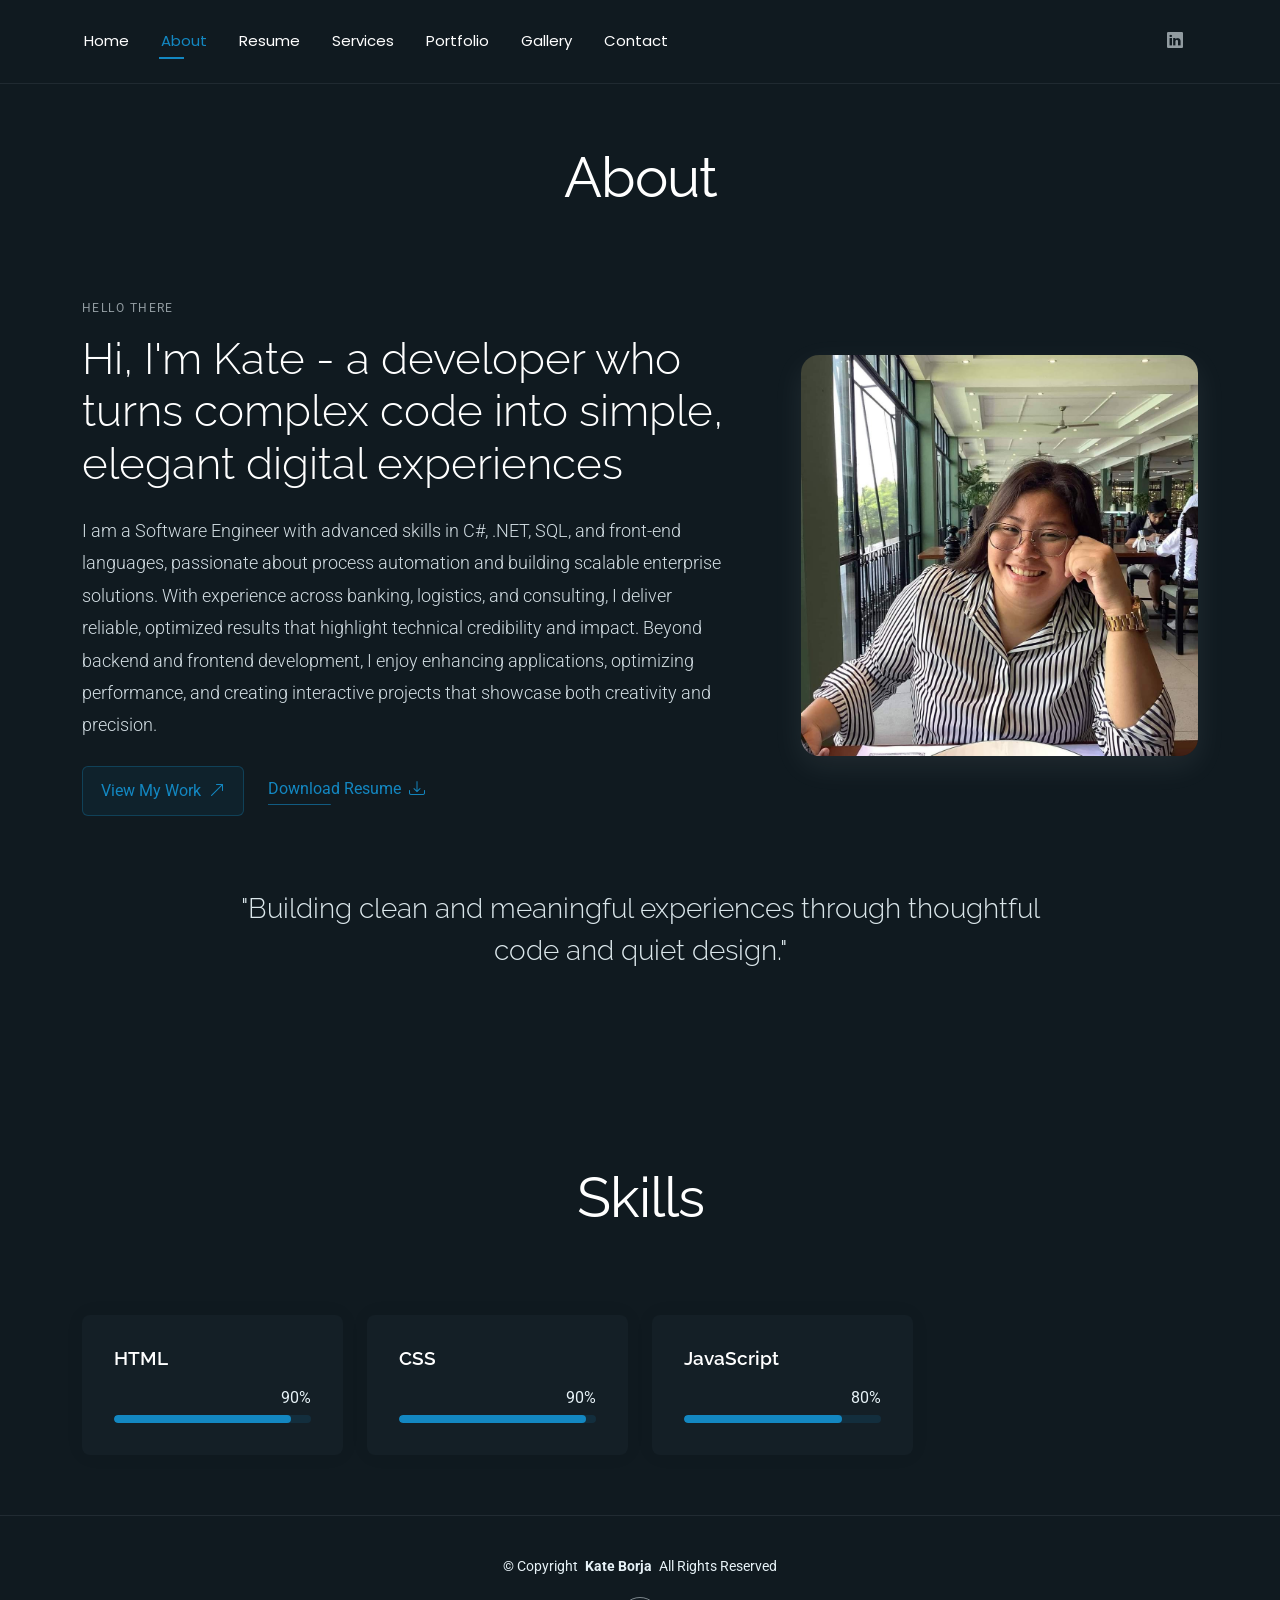
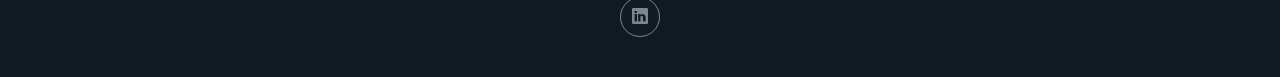
==== commit ab93b880: "change" ====
--- a/about.html
+++ b/about.html
@@ -285,13 +285,6 @@
       <div class="social-links d-flex justify-content-center">
         <a href="https://www.linkedin.com/in/kate-danielle-borja-12501a1b2"><i class="bi bi-linkedin"></i></a>
       </div>
-      <div class="credits">
-        <!-- All the links in the footer should remain intact. -->
-        <!-- You can delete the links only if you've purchased the pro version. -->
-        <!-- Licensing information: https://bootstrapmade.com/license/ -->
-        <!-- Purchase the pro version with working PHP/AJAX contact form: [buy-url] -->
-        Designed by <a href="https://bootstrapmade.com/">BootstrapMade</a> | <a href="https://bootstrapmade.com/tools/">DevTools</a>
-      </div>
     </div>
 
   </footer>
